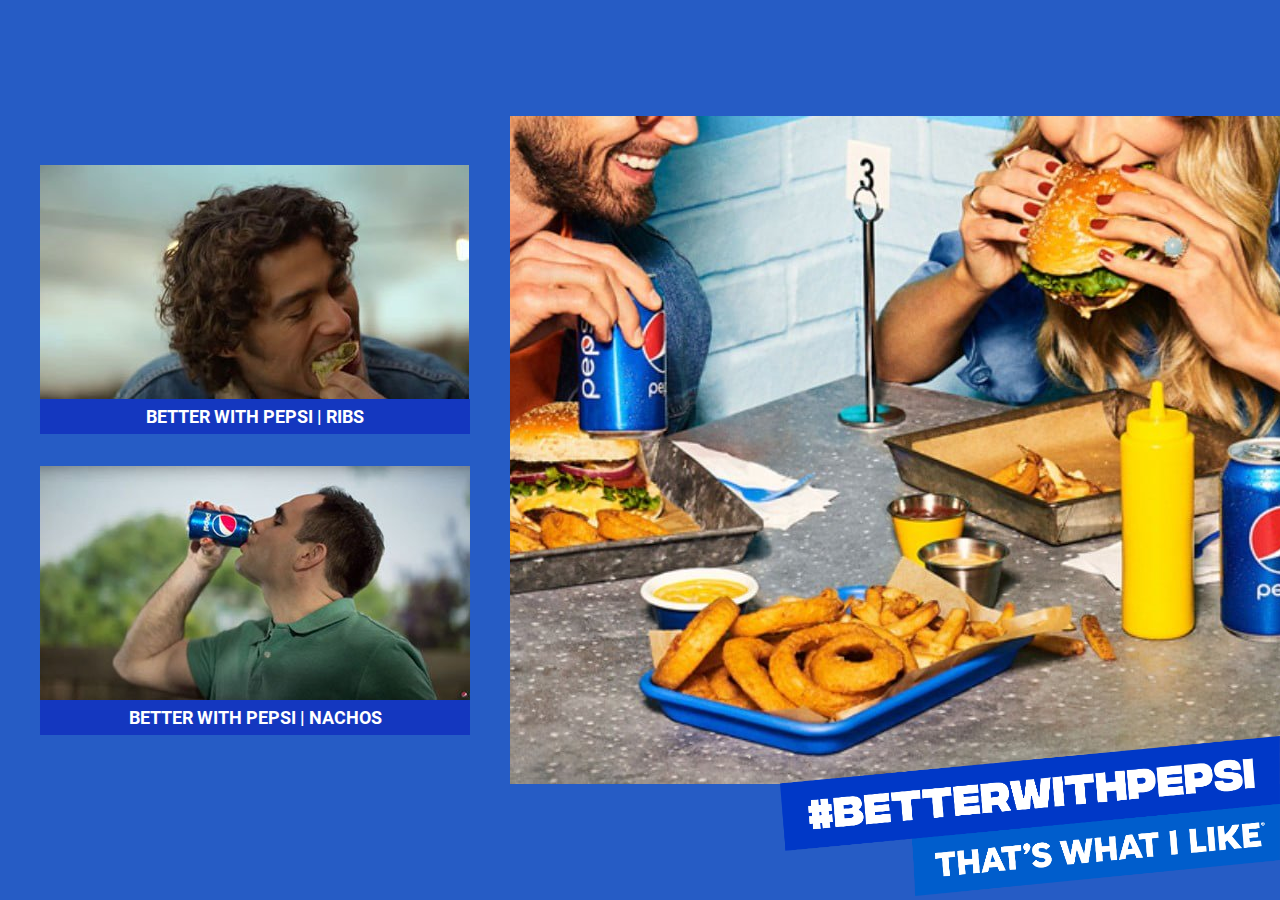
==== index.html @ 82d27023 "first commit" ====
<!DOCTYPE html>
<html lang="en">
<head>
    <meta charset="UTF-8">
    <meta name="viewport" content="width=device-width, initial-scale=1.0">
    <title>pepsi</title>
    <link rel="stylesheet" href="style.css">
</head>
<body>
    <div class="flex-container">
        <div class="two-columns" id="column1">
            <div class="col-1-items" id="upper-part">
                <figure>
                    <img  class="col-1-picture" src="./assets/images/Thumbnail.jpg" alt="">
                    <figcaption> BETTER WITH PEPSI | RIBS </figcaption>
                </figure>
            </div>
            <div class="col-1-items" id="lower-part">
                <figure>
                    <img class="col-1-picture" src="./assets/images/Thumbnail_2.jpg" alt="">
                <figcaption> BETTER WITH PEPSI | NACHOS </figcaption>
                </figure>
            </div>
        </div>
        <div class="two-columns" id="column2">
            <div class="tagline">
                <img class="tagline-image" src="./assets/images/tag-line@3x.png" alt="">
            </div>
        </div>
    </div>
</body>
</html>
---- style.css ----
@font-face {
    font-family: roboto;
    src: url(./assets/fonts/Roboto-Bold.ttf);
}
body{
    margin: 0;
    padding: 0;
    box-sizing: border-box;
}

.flex-container{
    display: flex;
    height: 100vh;
    background-color: #265cc5;
}

#column1{
    display: flex;
    flex-direction: column;
    flex-basis: 30%;
    align-self: center;
}

figcaption{
    background: #1437bf;
    font-family: roboto;
    font-size:large;
    text-align: center;
    padding: 7px;
    margin: 0;
    color: white;
}

#column2{
    flex-basis: 70%;
    height: 100%;
    width: 100%;
    background-image: url(./assets/images/PEP_BWP_D.jpg);
    background-position: center;
    background-repeat: no-repeat;
    position: relative;
}
.tagline{
    position: absolute;
    right: 0;
    bottom: 0;
}

.tagline-image{
    height: 160px;
    width: 500px;
}

.col-1-picture{
    vertical-align: middle;
}
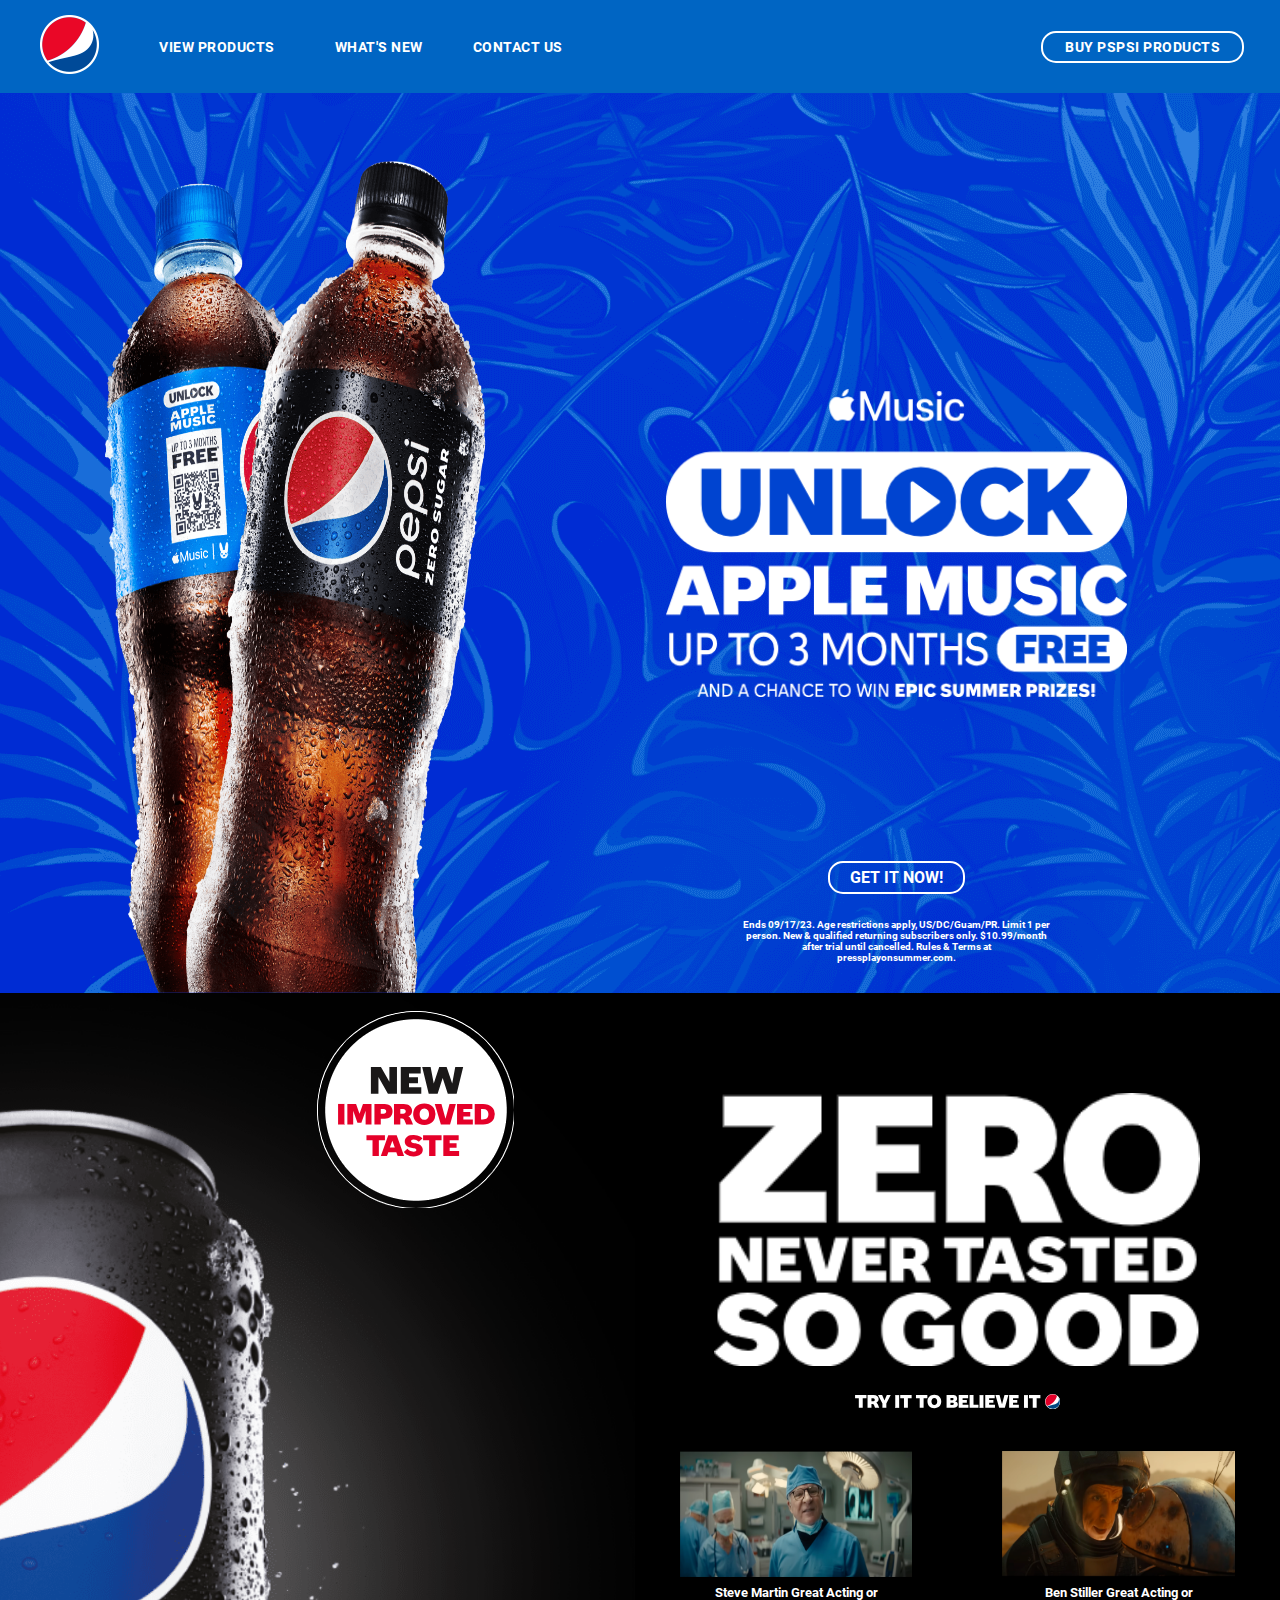
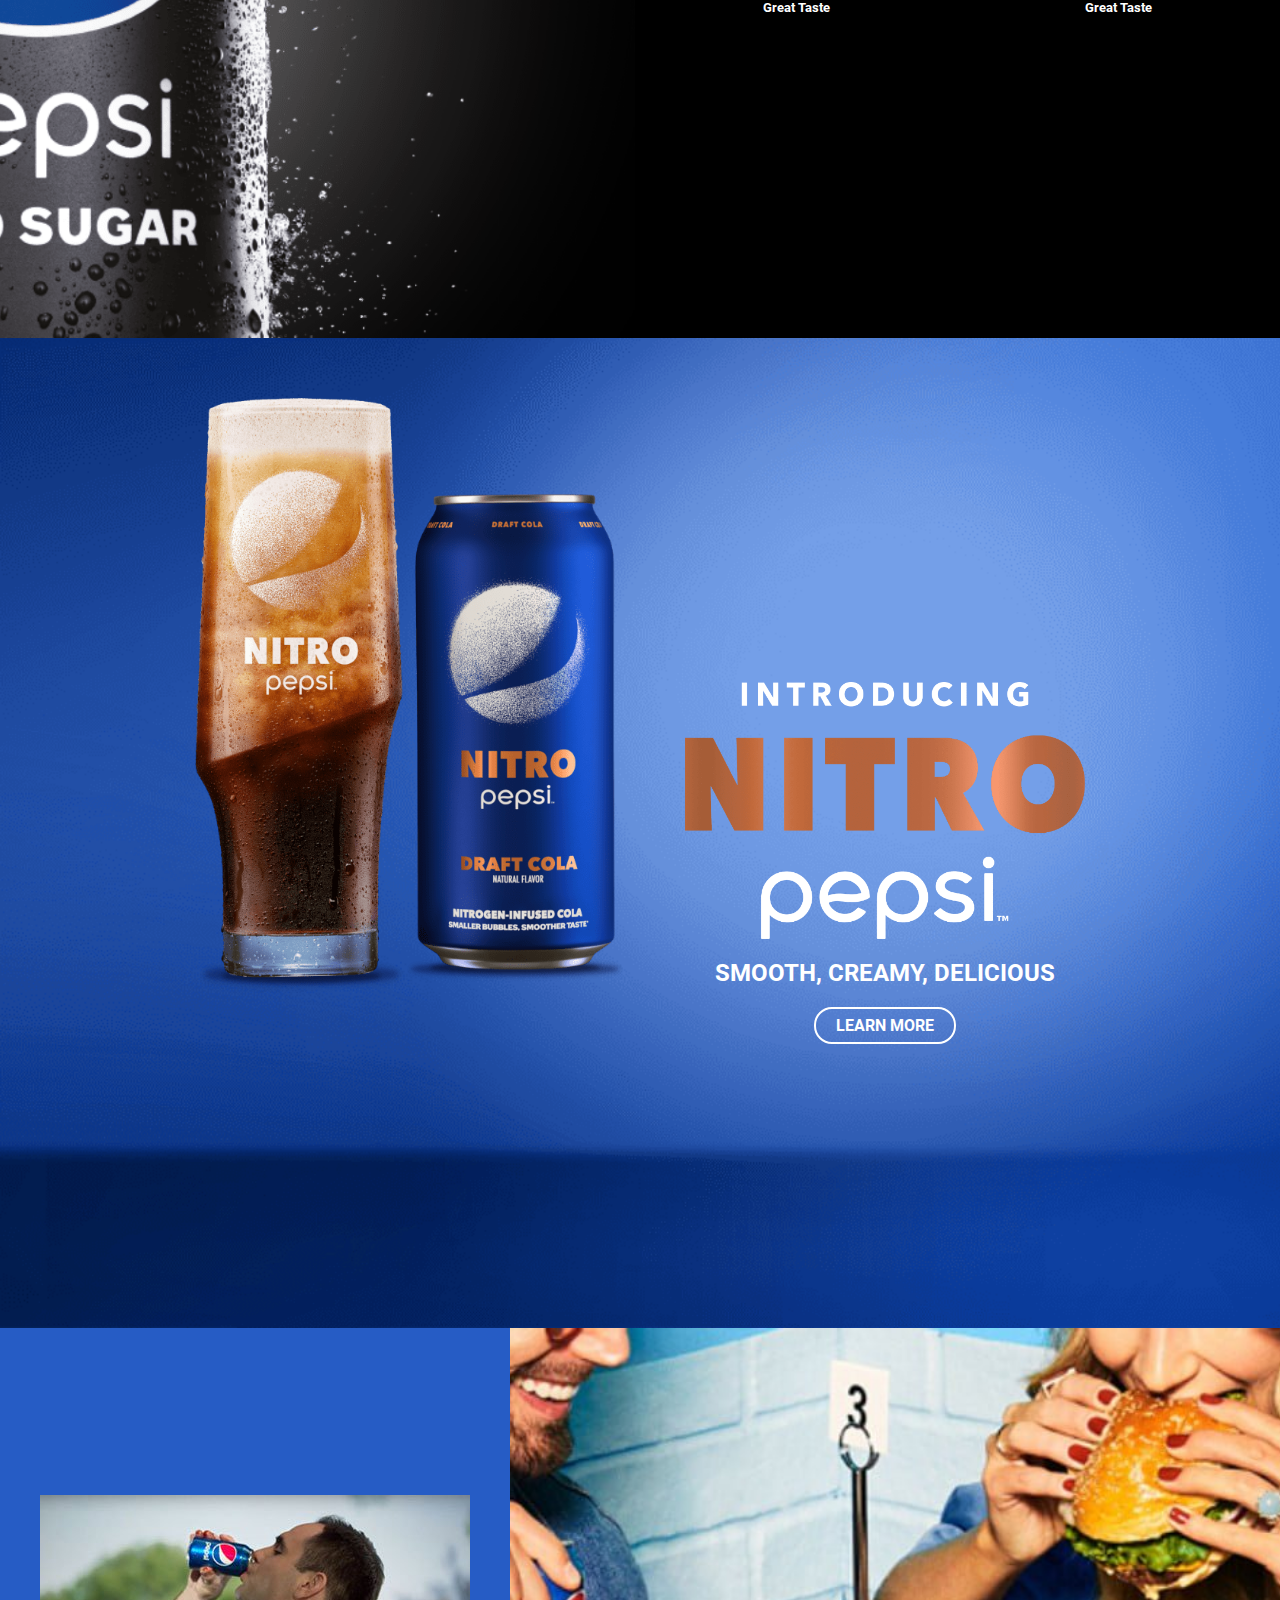
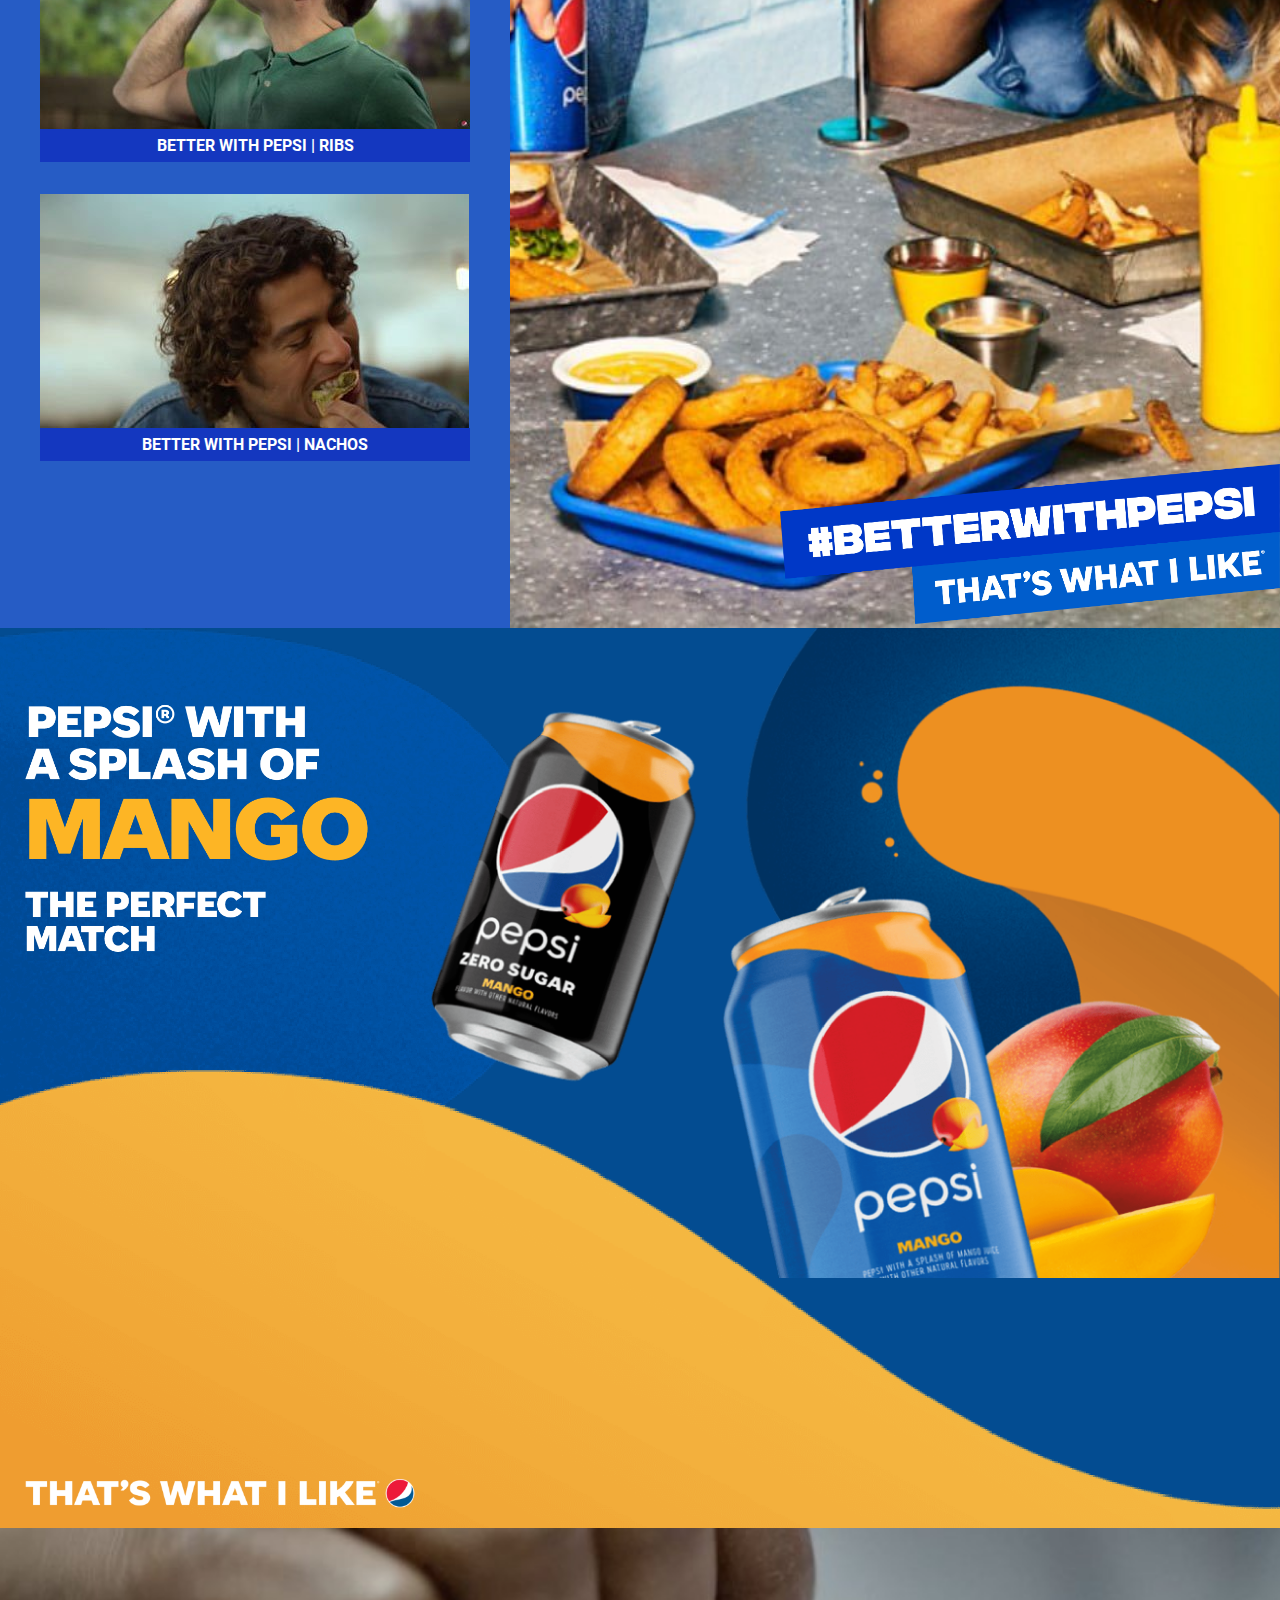
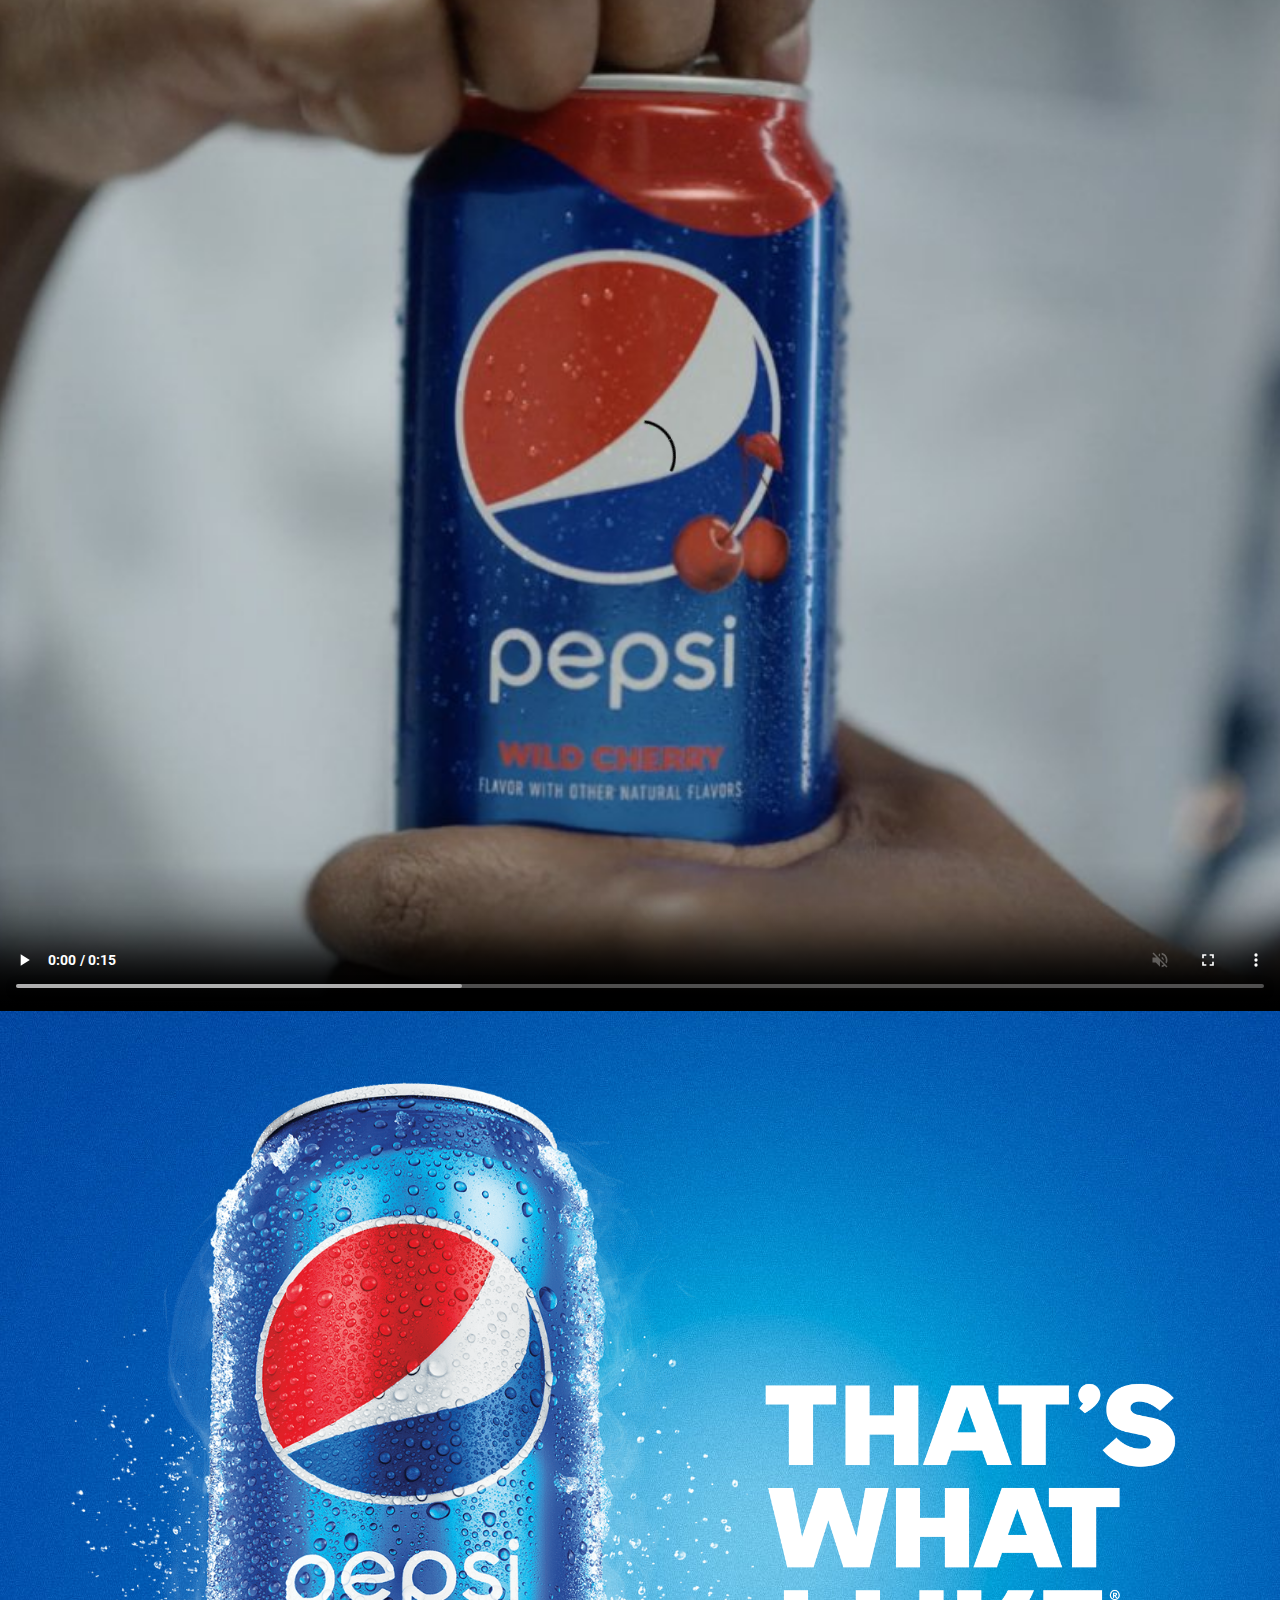
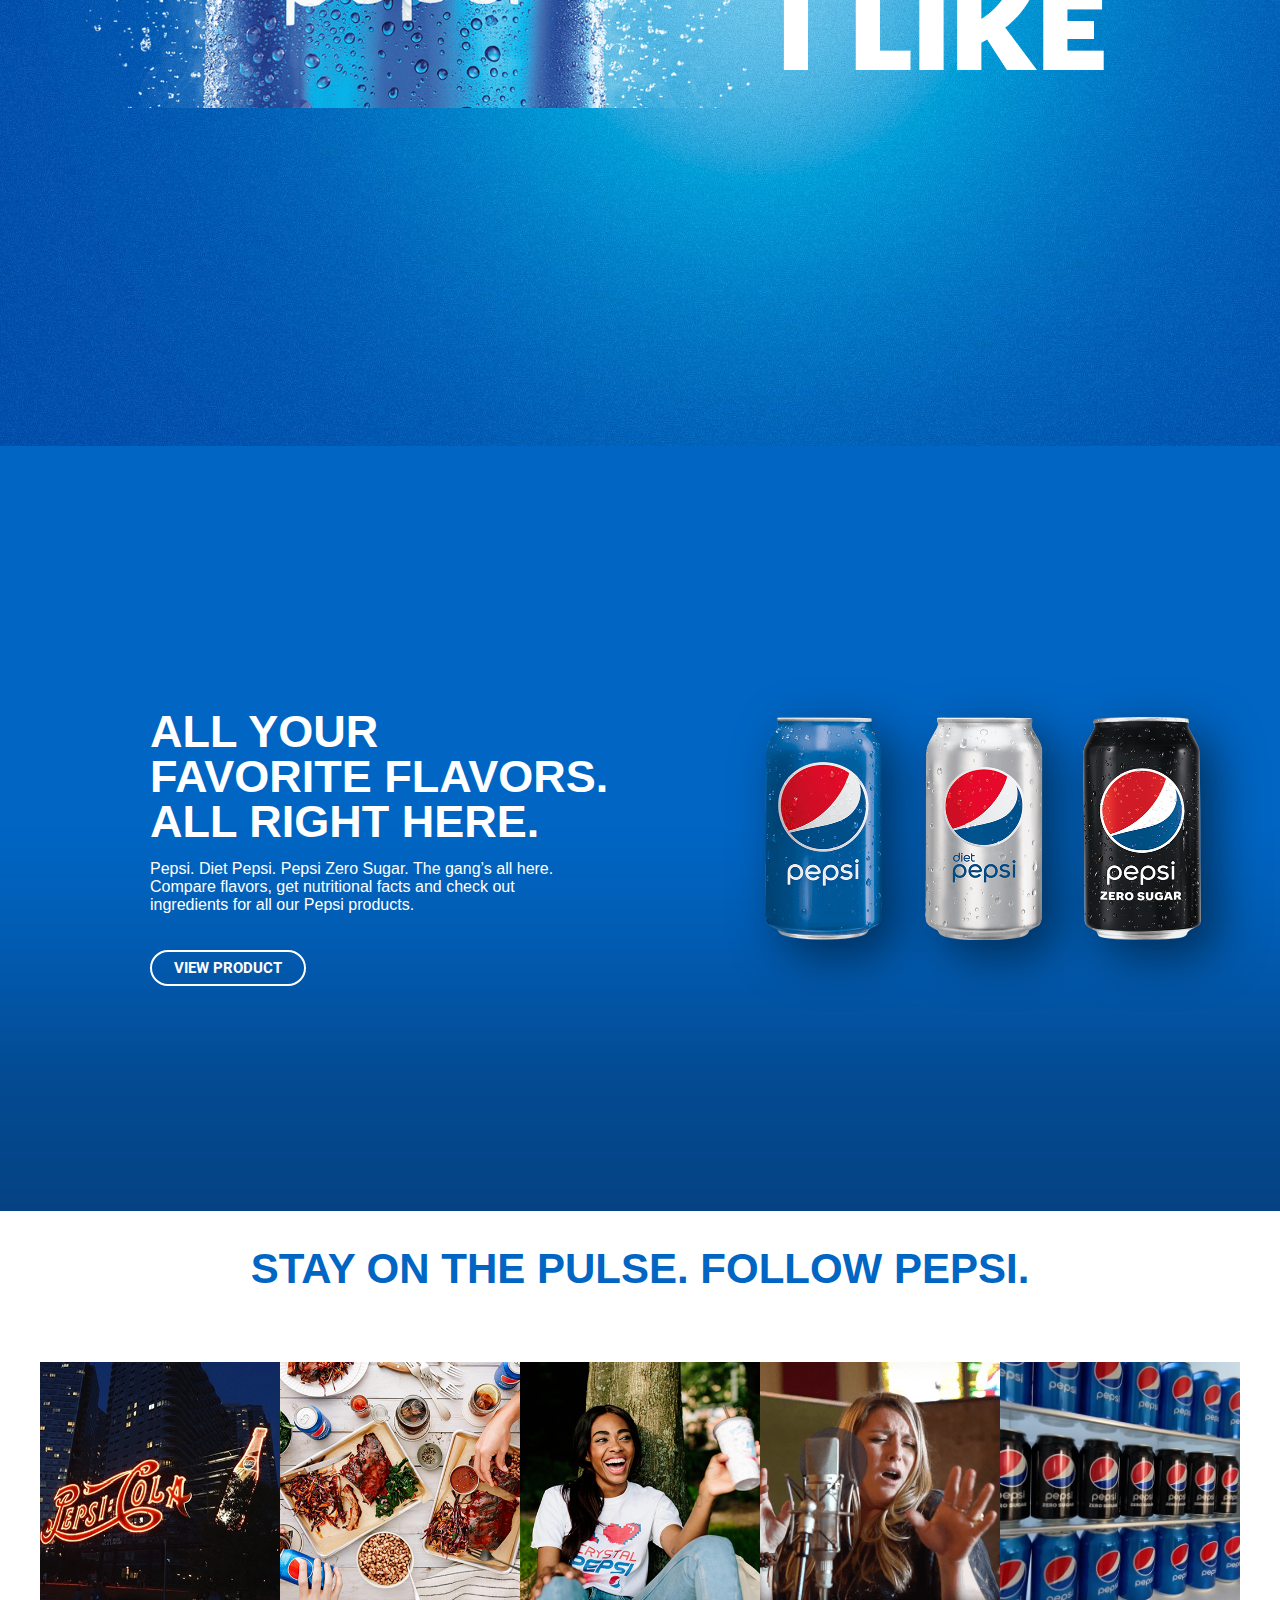
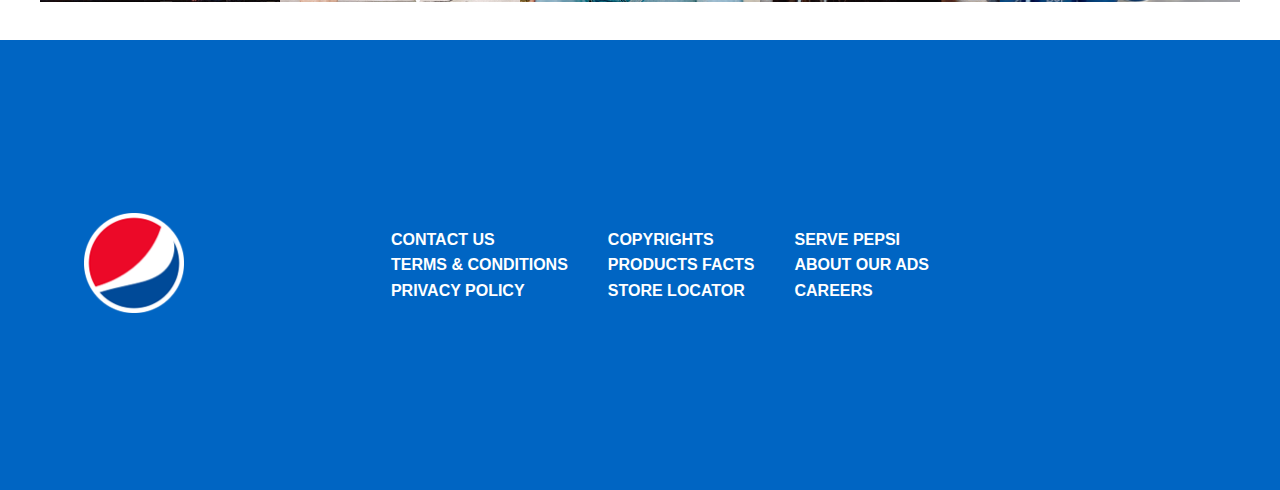
==== commit 485170d9: "complete clone" ====
--- a/index.html
+++ b/index.html
@@ -3,21 +3,91 @@
 <head>
     <meta charset="UTF-8">
     <meta name="viewport" content="width=device-width, initial-scale=1.0">
-    <title>pepsi</title>
+    <link rel="shortcut icon" href="./assets/images/pepsi-icon-logo.png"  type="image/x-icon">
+    <link rel="stylesheet" href="https://cdnjs.cloudflare.com/ajax/libs/font-awesome/6.4.2/css/all.min.css" integrity="sha512-z3gLpd7yknf1YoNbCzqRKc4qyor8gaKU1qmn+CShxbuBusANI9QpRohGBreCFkKxLhei6S9CQXFEbbKuqLg0DA==" crossorigin="anonymous" referrerpolicy="no-referrer" />
+    <title>Pepsi.com</title>
     <link rel="stylesheet" href="style.css">
 </head>
 <body>
+    <!-- ---------------------navgtion bar------------------------- -->
+    <nav>
+        <ul>
+            <li class="logo-image"><a href=""><img  src="./assets/images/nav-icon.png" alt=""></a></li>
+            <li><a href="">VIEW PRODUCTS</a><i style="color: white;" class="fa-solid fa-caret-down"></i></li>
+            <li><a href="">WHAT'S NEW</a></li>
+            <li><a href="">CONTACT US</a></li>
+            <li id="buy"><a href="">BUY PSPSI PRODUCTS</a></li>
+        </ul>
+    </nav>
+    
+ <!-- -------------------------------section 01----------------------    -->
+    <header>
+
+        <div class="section1-parent">
+
+        <div class="secition1-left"></div>
+
+        <div class="section1-right">
+            <a class="get-link">GET IT NOW!</a>
+            <p style="font-size: x-small;padding: 0 30% 20px;">Ends 09/17/23. Age restrictions apply, US/DC/Guam/PR. Limit 1 per person. New &amp; qualified returning subscribers only. $10.99/month after trial until cancelled. Rules &amp; Terms at <a style="color: white; text-decoration: none;" href="https://pressplayonsummer.com/" target="_blank">pressplayonsummer.com.</a></p>
+        </div>
+        
+        </div>
+
+    </header>
+<!-- ---------------------------------------------------------------------------- -->
+<!-- -------------------------------section 02----------------------    -->
+<main>
+    <div class="section2-container">
+        <div class="section2-left">
+            <img style="position: absolute;right: 40;" src="./assets/images/svgexport-1 (1).png" alt="">
+        </div>
+        <div class="section2-right">
+            <h2><img style="width: 486px;margin-top:80px;" src="./assets/images/svgexport-1.png" alt=""></h2>
+            <h3 style="text-align: center;font-weight: 400"><img src="./assets/images/svgexport-1 (3).png" alt=""></h3>
+            <div class="video-images">
+                <figure>
+                <img  style="width: 232.6px;height: 126.3px;margin: 5px;" src="./assets/images/gagt_steve.png" alt="">
+                <figcaption>Steve Martin Great Acting or <br> Great Taste</figcaption>
+            </figure>
+            <figure>
+                <img style="width: 232.6px;height: 126.3px;margin: 5px;" src="./assets/images/gagt_ben.png" alt="">
+                <figcaption>Ben Stiller Great Acting or <br> Great Taste</figcaption>
+            </figure>
+            </div>
+        </div>
+    </div>
+    <!-- ---------------------------------------------------------------------------- -->
+
+
+    <!-- -------------------------------section 03----------------------    -->
+
+<div class="section3-container">
+    <div class="section3-child">
+        <div class="section3-image"><img style=" width: 430px;height:600px ;margin-right: 40px;" src="./assets/images/Nitro_Pepsi_CAN_Glass@2x.png" alt=""></div>
+        <div class="section3-image" id="section3-right-image"><img style="width: 400px;" src="./assets/images/Nitro_Logo@3x.png" alt="">
+            <h2 style="padding: 0 20px;">SMOOTH, CREAMY, DELICIOUS</h2>
+            <a class="learn-more" href="">LEARN MORE</a>
+        </div>
+    </div>
+</div>
+
+
+
+<!-- ------------------------------------------------------------------------------------------------------------------------------------- -->
+    
+<!-- -------------------------------section 04----------------------    -->
     <div class="flex-container">
         <div class="two-columns" id="column1">
             <div class="col-1-items" id="upper-part">
                 <figure>
-                    <img  class="col-1-picture" src="./assets/images/Thumbnail.jpg" alt="">
+                    <img  class="col-1-picture" src="./assets/images/Thumbnail_2.jpg" alt="">
                     <figcaption> BETTER WITH PEPSI | RIBS </figcaption>
                 </figure>
             </div>
             <div class="col-1-items" id="lower-part">
                 <figure>
-                    <img class="col-1-picture" src="./assets/images/Thumbnail_2.jpg" alt="">
+                    <img class="col-1-picture" src=" ./assets/images/Thumbnail.jpg" alt="">
                 <figcaption> BETTER WITH PEPSI | NACHOS </figcaption>
                 </figure>
             </div>
@@ -28,5 +98,127 @@
             </div>
         </div>
     </div>
+
+    
+<!-- ---------------------------------------------------------------------------- -->
+
+<!-- -------------------------------section 05----------------------    -->
+
+<div class="section5-container">
+    <div class="section5-child-container" id="section5-child1">
+        <img style="width: 82%;position: relative;top: 70px;left: 25px;" src="./assets/images/headline@3x.png" alt="">
+        <img style="width: 400px;position: relative;bottom: 20px;left: 25px;" src="./assets/images/twill@2x.png" alt="">
+    </div>
+    <div class="section5-child-container" id="section5-child2">
+        <img height="650px"  src="./assets/images/bg-1-desktop@2x.png" alt="">
+    </div>
+</div>
+
+
+    <!-- ---------------------------------------------------------------------------------- -->
+    
+<!-- -------------------------------section 06----------------------    -->
+<div class="sectioin6-container">
+    <video controls  autoplay muted poster="./assets/images/Cherry-Copier.png" loop playsinline controlslist="nodownload noremoteplayback" style="width: 100%;height: 100%;object-fit: cover;" src="./assets/videos/PepsiWildCherry.Copier.15.mp4"></video>
+</div>
+
+
+<!-- /* -------------------------------------------------------------------- */ -->
+
+<!-- -------------------------------section 07----------------------    -->
+
+<div class="section6-container">
+    <div class="section7-image" id="section7-image1">
+        <img width="110%" src="./assets/images/twil-can.png" alt="">
+    </div>
+    <div class="section7-image" id="section7-image2">
+        <img width="80%" src="./assets/images/twil-header-dt.png" alt="">
+    </div>
+</div>
+
+    <!-- ---------------------------------------------------------------------------------- -->
+
+<!-- -------------------------------section 08----------------------    -->
+    <div class="section8-container">
+        <div class="section8-images" id="section8-left">
+            <h2 style="font-family: Cervo Neue Black, Helvetica Neue, Helvetica, Arial, sans-serif;
+            font-weight: 900;font-size:45px;line-height: 1em;margin-bottom: 0;">ALL YOUR <br>FAVORITE FLAVORS. <br>ALL RIGHT HERE.</h2>
+            <p style="font-family: Cervo Neue Black, Helvetica Neue, Helvetica, Arial, sans-serif; ;font-weight: 250;">
+                Pepsi. Diet Pepsi. Pepsi Zero Sugar. The gang’s all here. <br> Compare
+                flavors, get nutritional facts and check out <br> ingredients for all
+                our Pepsi products.
+             </p>
+             <div class="view-products">
+                <a style="  text-decoration: none;
+                color: white;
+                border: 2px solid white;
+                border-radius: 18px;
+                padding: 7px 22px;
+                cursor: pointer;font-family: roboto;font-size: 15px;display: inline-block;margin-top: 20px;" href="">VIEW PRODUCT</a>
+             </div>
+        </div>
+        <div class="section8-images" id="section8-right">
+            <img width="85%"   src="./assets/images/promotion1-hero_v3.png" alt="">
+        </div>
+    </div>
+
+    <!-- ---------------------------------------------------------------------------------- -->
+
+<!-- -------------------------------section 09----------------------    -->
+
+
+    <div class="section9-container">
+        <div class="section9-text">
+            <h2 style="font-weight:900;margin:0;font-size: 42px;font-family:  Cervo Neue Black, Helvetica Neue, Helvetica, Arial, sans-serif;">STAY ON THE PULSE. FOLLOW PEPSI.</h2>
+        </div>
+        <div class="section9-images">
+            <div style="position: relative;"><a href=""><img  class="section9-image" src="./assets/images/social-twitter.png" alt=""></a>
+                <i class="fa-brands fa-twitter fa-2xl" style=" color: #ffffff;position:absolute;left: 8px;bottom:30px;"></i></div>
+            <div style="position: relative;"><a href=""><img class="section9-image" src="./assets/images/social-facebook.png" alt=""></a>
+                <i class="fa-brands fa-square-facebook fa-2xl" style=" color: #ffffff;position:absolute;left: 8px;bottom:30px;"></i></div> 
+            <div style="position: relative;"><a href=""><img class="section9-image" src="./assets/images/social-instagram.png" alt=""></a>
+                <i class="fa-brands fa-instagram fa-2xl" style=" color: #ffffff;position:absolute;left: 8px;bottom:30px;"></i></div> 
+            <div style="position: relative;"><a href=""><img class="section9-image" src="./assets/images/social-youtube.png" alt=""></a>
+                <i class="fa-brands fa-youtube fa-2xl" style=" color: #ffffff;position:absolute;left: 8px;bottom:30px;"></i></div>
+            <div style="position: relative;"><a href=""><img class="section9-image" src="./assets/images/social-tiktok.png" alt=""></a>
+                <i class="fa-brands fa-tiktok fa-2xl" style=" color: #ffffff;position:absolute;left: 8px;bottom:30px;"></i></div>
+        </div>
+    </div>
+    
+</main>
+    <!-- ---------------------------------------------------------------------------------- -->
+<!-- ---------------------------------------------footer--------------------------------------------- -->
+ <footer>
+    <div class="footer">
+        <div class="footer-logo">
+            <a href=""><img style="width: 100px;" src="./assets/images/logo-large.png" alt=""></a>
+        </div>
+        <div class="footer-links">
+            <ul>
+           <li><a href=""><h4>CONTACT US</h4></a></li>
+           <li><a href=""> <h4>TERMS & CONDITIONS</h4></a></li>
+           <li><a href=""> <h4>PRIVACY POLICY</h4></a></li>
+            </ul>
+        <ul>
+           <li><a href=""><h4>COPYRIGHTS</h4></a></li>
+           <li><a href=""> <h4>PRODUCTS FACTS</h4></a></li>
+           <li><a href=""> <h4>STORE LOCATOR</h4></a></li>
+        </ul>
+        <ul>
+           <li><a href=""><h4>SERVE PEPSI</h4></a></li>
+           <li><a href=""> <h4>ABOUT OUR ADS</h4></a></li>
+           <li><a href=""> <h4>CAREERS</h4></a></li>
+        </ul>
+        </div>
+        <div class="footer-social-links">
+            <a href=""><i class="fa-brands fa-twitter fa-2xl" style=" color: #ffffff;margin: 10px;"></i></a>
+            <a href=""><i class="fa-brands fa-instagram fa-2xl" style=" color: #ffffff;margin: 10px;"></i></a>
+            <a href=""><i class="fa-brands fa-youtube fa-2xl" style=" color: #ffffff;margin: 10px;"></i></a>
+            <a href=""><i class="fa-brands fa-square-facebook fa-2xl" style=" color: #ffffff;margin: 10px;"></i></a>
+            <a href=""><i class="fa-brands fa-tiktok fa-2xl" style=" color: #ffffff;margin: 10px;"></i></a>
+        </div>
+    </div>
+ </footer>  
+
 </body>
 </html>--- a/style.css
+++ b/style.css
@@ -2,11 +2,201 @@
     font-family: roboto;
     src: url(./assets/fonts/Roboto-Bold.ttf);
 }
+/* @font-face {
+    font-family: sans;
+    src: url(./assets/fonts/Open_Sans/static/OpenSans-SemiBold.ttf);
+}
+@font-face {
+    font-family: roboto-light;
+    src: url(./assets/fonts/Roboto_Mono/static/RobotoMono-Light.ttf);
+} */
 body{
     margin: 0;
     padding: 0;
     box-sizing: border-box;
-}
+    /* background: #0065c3 */
+}
+ /* ---------------------  navigation bar ------------------- */
+
+ nav{
+    position: sticky;
+    top: 0;
+    width: 100%;
+    z-index: 2;
+ }                                         
+nav ul{
+    display: flex;
+    list-style-type: none;
+    align-items: center;
+    background-color: #0065c3;
+    margin: 0;
+    /* padding: 15px; */
+    justify-content: flex-start;
+}
+nav ul a{
+    text-decoration: none;
+    color: white;
+    font-family: roboto;
+    font-size: 13.5px;
+    /* padding: 20px; */
+    margin: 0;
+    letter-spacing: .5px;
+}
+nav  li:not(#buy,.logo-image){
+    padding:  15px 20px;
+    margin: 0 5px;
+}
+#buy{
+    border:2px solid white;
+    border-radius: 15px;
+    padding: 5px 22px;
+    display: inline-block;
+    margin-left: auto;
+    margin-right: 36px;
+}
+.logo-image{
+    padding:15px 35px 15px 0;
+}
+nav i{
+    margin-left: 10px;
+}
+/* #buy:hover{
+    background-color: white;
+    color:#0065c3 ;
+} */
+
+/* -------------------------------------------------------------------- */
+                                /* -------------------------------section 01--------------------------------- */
+.section1-parent {
+    background-image: url(./assets/images/background.png);
+    background-size: cover;
+    height: 100vh;
+    width: 100%;
+    display: flex;
+    /* overflow: hidden; */
+    font-family: roboto;
+    display: flex;
+    justify-content: center; 
+}
+.secition1-left{
+    flex-basis: 40%;;
+    background-image: url(./assets/images/pzs-can-old@2x.png);
+    background-repeat: no-repeat;
+    /* background-position: left bottom; */
+    background-position-x: 40%; 
+    background-size: cover;
+    /* background-position-y: 50%; */
+    margin-top: 50px;
+    background-size: 150% 100%;
+}
+.section1-right{
+    flex-basis: 60%;
+    background-image: url(./assets/images/svgexport-1\ \(2\).png);
+    background-repeat: no-repeat;
+    background-position: center;
+    display: flex;
+    align-items: center;
+    justify-content: flex-end;
+    color: white;
+    text-align: center;
+    flex-direction: column;
+    background-size: 60% auto;
+}
+.get-link{
+    /* align-self: flex-end; */
+    text-decoration: none;
+    color: white;
+    border: 2px solid white;
+    border-radius: 15px;
+    padding: 5px 20px;
+    cursor: pointer;
+    margin-bottom: 15px;
+}          
+/* -------------------------------------------------------------------- */
+
+
+/* <!-- -------------------------------section 02----------------------    --> */
+
+.section2-container{
+    background-color: #000;
+    height: 105vh;
+    width: 100%;
+    display: flex;
+    font-family: roboto;
+    text-align: center;
+}
+.section2-left{
+    flex-basis: 60%;
+    background-image:  url(./assets/images/pzs-can-nobug-desktop.png) ;
+    background-repeat: no-repeat;
+    background-position: right -76px bottom;
+    background-size: auto 115%;
+    position: relative;
+    padding-top: 18px;
+}
+
+.section2-right{
+    flex-basis: 40%;
+    background-repeat: no-repeat;
+    background-position: center;
+}
+.video-images{
+    display: flex;
+    color: white;
+    font-weight: lighter;
+    font-size: smaller;
+}
+
+
+/* -------------------------------------------------------------------- */
+
+/* <!-- -------------------------------section 03----------------------    --> */
+
+.section3-container{
+    height: 110vh;
+    background-image: url(./assets/images/Desktop_Background.png);
+    display: flex;
+    justify-content: center;
+    color: white;
+    font-family: roboto;
+    background-repeat: no-repeat;
+    background-size: cover;
+}
+.section3-child{
+    display: flex;
+}
+.section3-image{
+    flex-basis: 50%;
+    margin-top: 60px;
+    text-align: center;
+}
+#section3-right-image{
+    display: flex;
+    flex-direction: column;
+    /* align-items: flex-end; */
+    margin-left: 20px;
+    /* margin-top: 70px; */
+    justify-content: center;
+    align-items: center;
+}
+.learn-more{
+    text-decoration: none;
+    color: white;
+    border: 2px solid white;
+    border-radius: 18px;
+    padding: 7px 20px;
+    cursor: pointer;
+    
+}
+/* .section3-left{
+    width: 50%;
+}
+.section3-righ{
+    width: 50%;
+} */
+
+/* -------------------------------------------------------------------- */
+/* <!-- -------------------------------section 04----------------------    --> */
 
 .flex-container{
     display: flex;
@@ -14,17 +204,18 @@
     background-color: #265cc5;
 }
 
+
 #column1{
     display: flex;
     flex-direction: column;
-    flex-basis: 30%;
+    flex-basis: 20%;
     align-self: center;
 }
 
-figcaption{
+.col-1-items figcaption{
     background: #1437bf;
     font-family: roboto;
-    font-size:large;
+    /* font-size:large; */
     text-align: center;
     padding: 7px;
     margin: 0;
@@ -32,13 +223,14 @@
 }
 
 #column2{
-    flex-basis: 70%;
-    height: 100%;
-    width: 100%;
+    flex-basis: 80%;
+    /* height: 100%;
+    width: 100%; */
     background-image: url(./assets/images/PEP_BWP_D.jpg);
     background-position: center;
     background-repeat: no-repeat;
     position: relative;
+    background-size: cover;
 }
 .tagline{
     position: absolute;
@@ -54,3 +246,165 @@
 .col-1-picture{
     vertical-align: middle;
 }
+
+/* -------------------------------------------------------------------- */
+
+/* <!-- -------------------------------section 05----------------------    --> */
+.section5-container{
+    overflow: hidden;
+    display: flex;
+    height: 100vh;
+    background-image: url(./assets/images/bg-2-desktop@2x.png);
+    background-position: left bottom;
+    background-size: cover;
+    justify-content: space-between;
+    background-color: #034c91;
+}
+#section5-child1{
+    display: flex;
+    flex-direction: column;
+    flex-basis: 35%;
+    justify-content: space-between;
+}
+#section5-child2{
+    /* flex-basis: 65%; */
+    object-fit: cover;
+    z-index: 1;
+    /* display: inline-block;
+    margin-left: auto; */
+}
+
+/* -------------------------------------------------------------------- */
+/* <!-- -------------------------------section 06----------------------    --> */
+
+.sectioin6-container{
+    height: 120vh;
+    width: 100%;
+    border-bottom: 3px solid black;
+}
+
+/* -------------------------------------------------------------------- */
+/* <!-- -------------------------------section 07----------------------    --> */
+
+.section6-container{
+    display: flex;
+    height: 115vh;
+    width: 100%;
+    background-image: url(./assets/images/twil-bg.jpg);
+    overflow: hidden;
+    justify-content: space-around;
+}
+/* .section7-image{
+    /* flex-basis: 50%;} */
+
+#section7-image2{
+    align-self: center;
+    flex-shrink: 30%;
+}
+#section7-image1{
+    padding: 70px;
+    flex-shrink: 70%;
+}
+
+/* -------------------------------------------------------------------- */
+
+/* <!-- -------------------------------section 08----------------------    --> */
+
+.section8-container{
+height: 85vh;
+width: 100%;
+display: flex;
+background-image: url(./assets/images/04_Generation_BG_D_2.png);
+align-items: center;
+background-repeat: no-repeat;
+background-size: cover;
+/* justify-content: space-around; */
+/* justify-content: space-around; */
+color: white;
+/* font-family: roboto; */
+/* font-weight: 900; */
+justify-content: center;
+}
+/* 
+.section8-images{
+    flex-basis: 50%;
+} */
+#section8-left{
+    display: flex;
+    flex-direction: column;
+    flex-basis: 50%;
+    /* justify-content: flex-start; */
+    padding: 0 100px 0 150px;
+    
+}
+#section8-right{
+    /* background-image: url(./assets/images/04_Generation_BG_M_2_EY.png);
+    background-repeat: no-repeat;
+    background-size: cover; */
+    flex-basis: 50%;
+    display: flex;
+    justify-content: flex-start;
+    /* background-image: url(assets/images/promotion1-hero_v3.png); */
+    filter: drop-shadow(1rem 1rem 1.5rem rgba(0, 0, 0, .5));
+}
+/* -------------------------------------------------------------------- */
+
+/* <!-- -------------------------------section 09----------------------    --> */
+.section9-container{
+    height: 47.7vh;
+    display: flex;
+    flex-direction: column;
+    /* -ms-flex-pack: distribute; */
+    justify-content: space-around;
+    color: #0065c3;
+    /* align-items: center; */
+}
+.section9-text{
+    /* margin: auto; */
+    text-align: center;
+    /* font-family: roboto; */
+}
+/* .section9-image-child{
+    flex-basis: 10%;
+} */
+.section9-images{
+    display:flex;
+    justify-content:center;
+}
+.section9-image{
+    width: 240px;
+    height: 240px;
+    object-fit: cover;
+}
+/* .section9-images div i{
+    color: #ffffff;position:absolute;left: 8px;bottom:30px;
+} */
+
+/* -------------------------------------------------------------------- */
+
+/* --------------------------------footer.section--------------------------- */
+
+.footer{
+    display: flex;
+    height: 50vh;
+    justify-content: space-around;
+    color: white;
+    font-family:  Cervo Neue Black, Helvetica Neue, Helvetica, Arial, sans-serif;
+    background-color: #0065c3;
+    align-items: center;
+}
+.footer-links{
+    margin: 0;
+    padding: 0;
+    list-style: none;
+    display: flex;
+    line-height: .25;
+}
+
+footer ul{
+    list-style-type: none;
+}
+footer a{
+    text-decoration: none;
+    color: white;
+}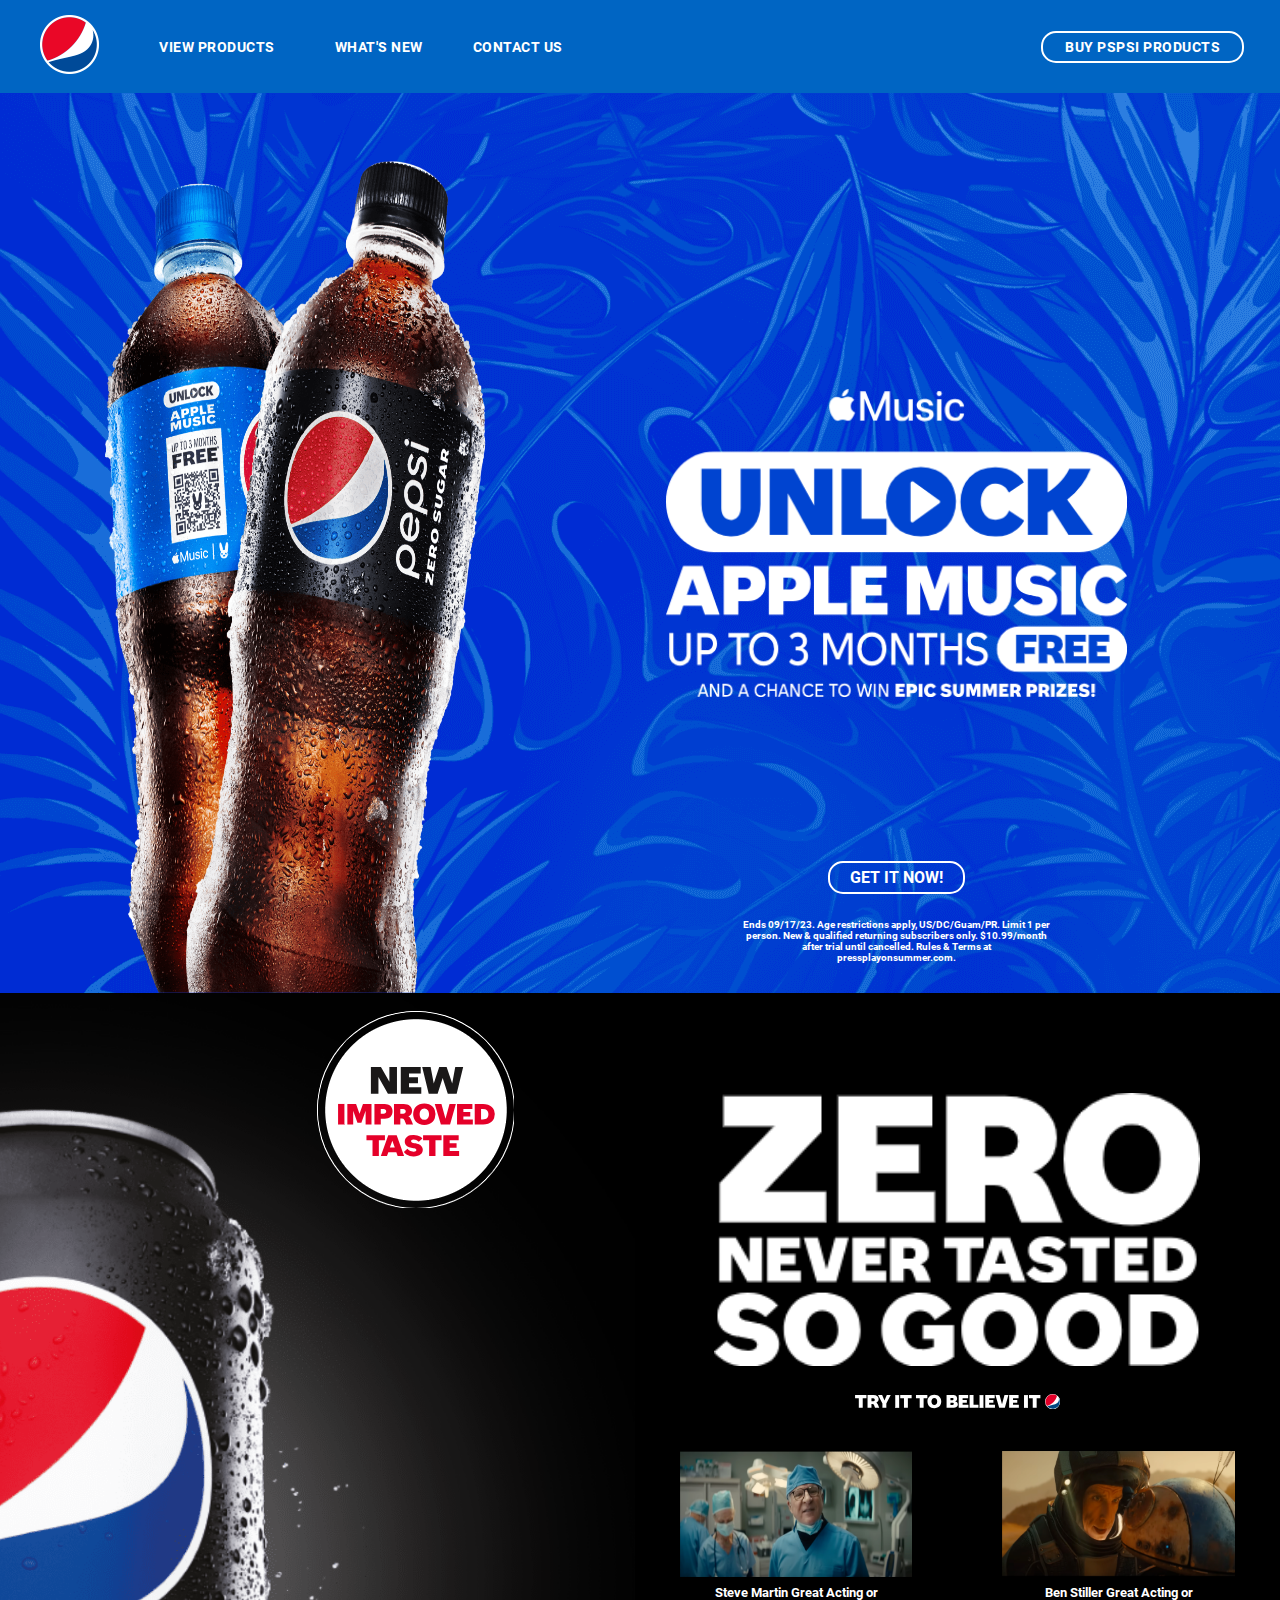
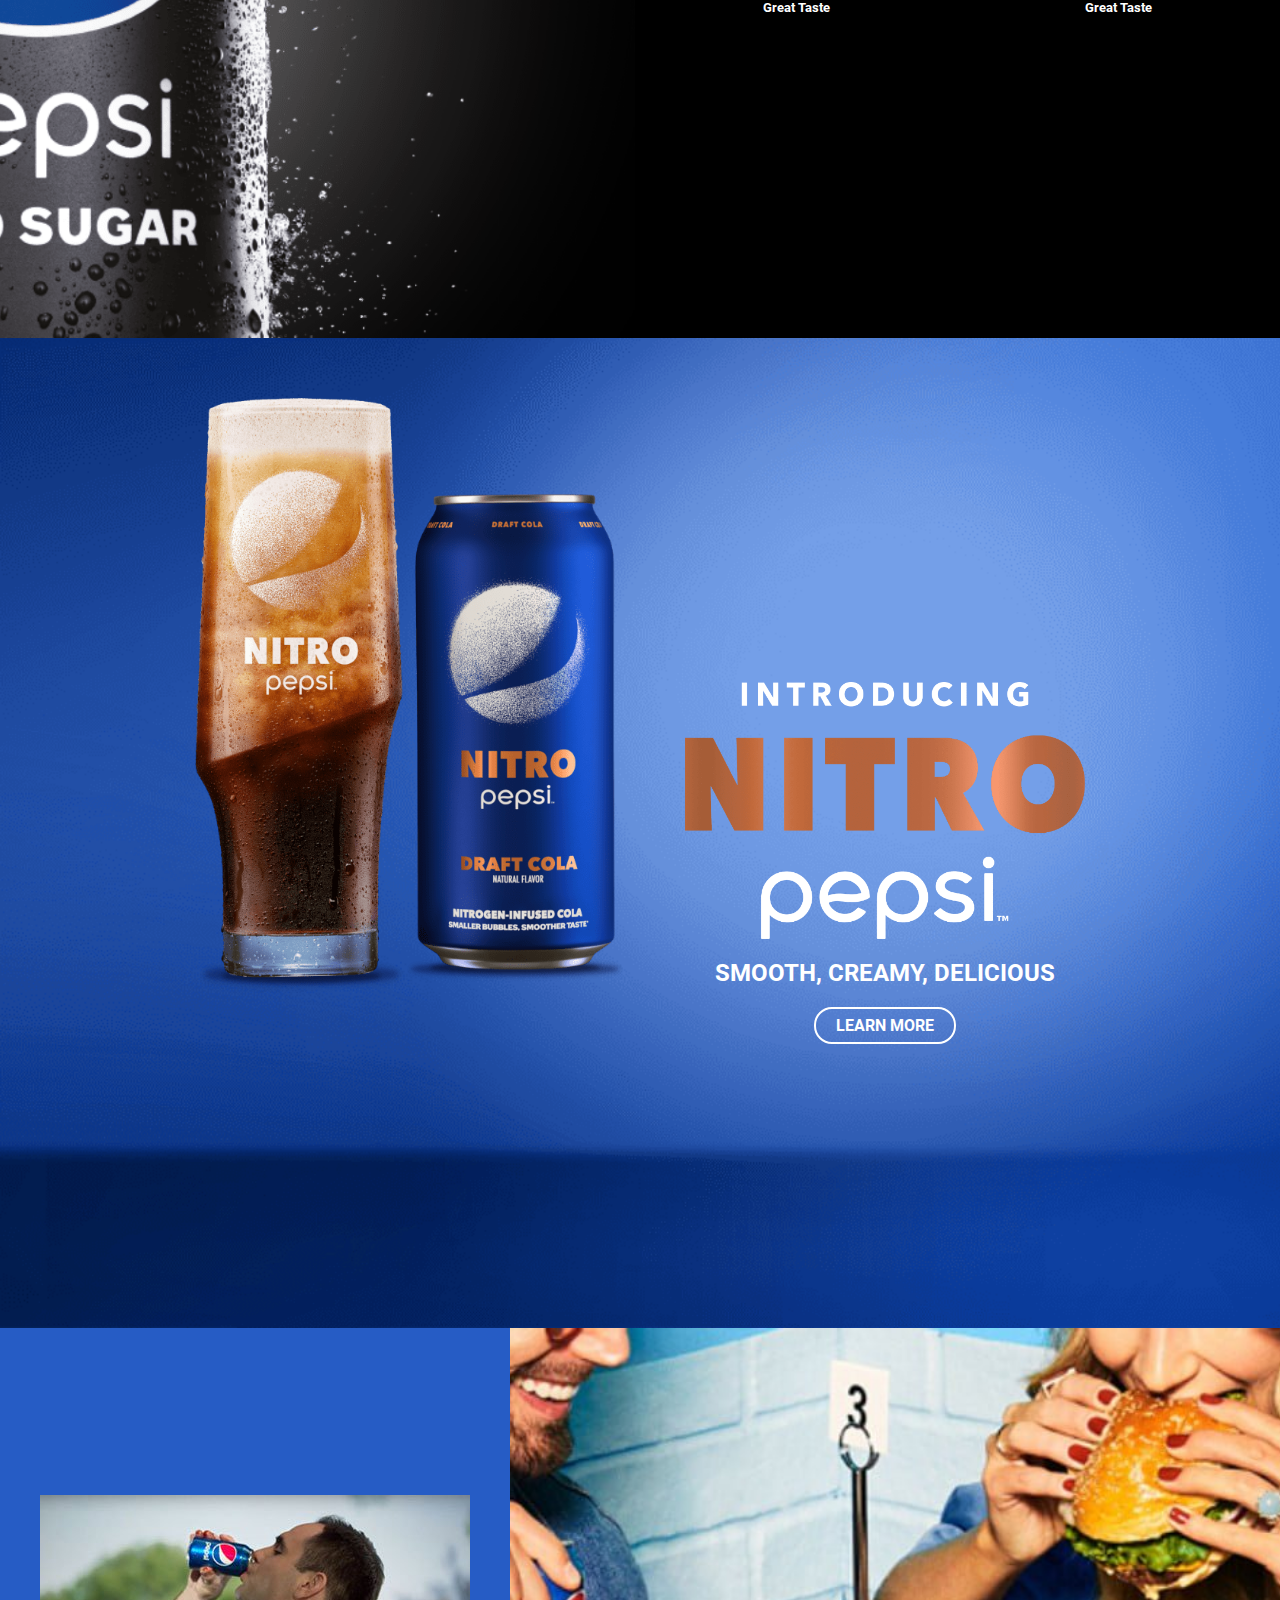
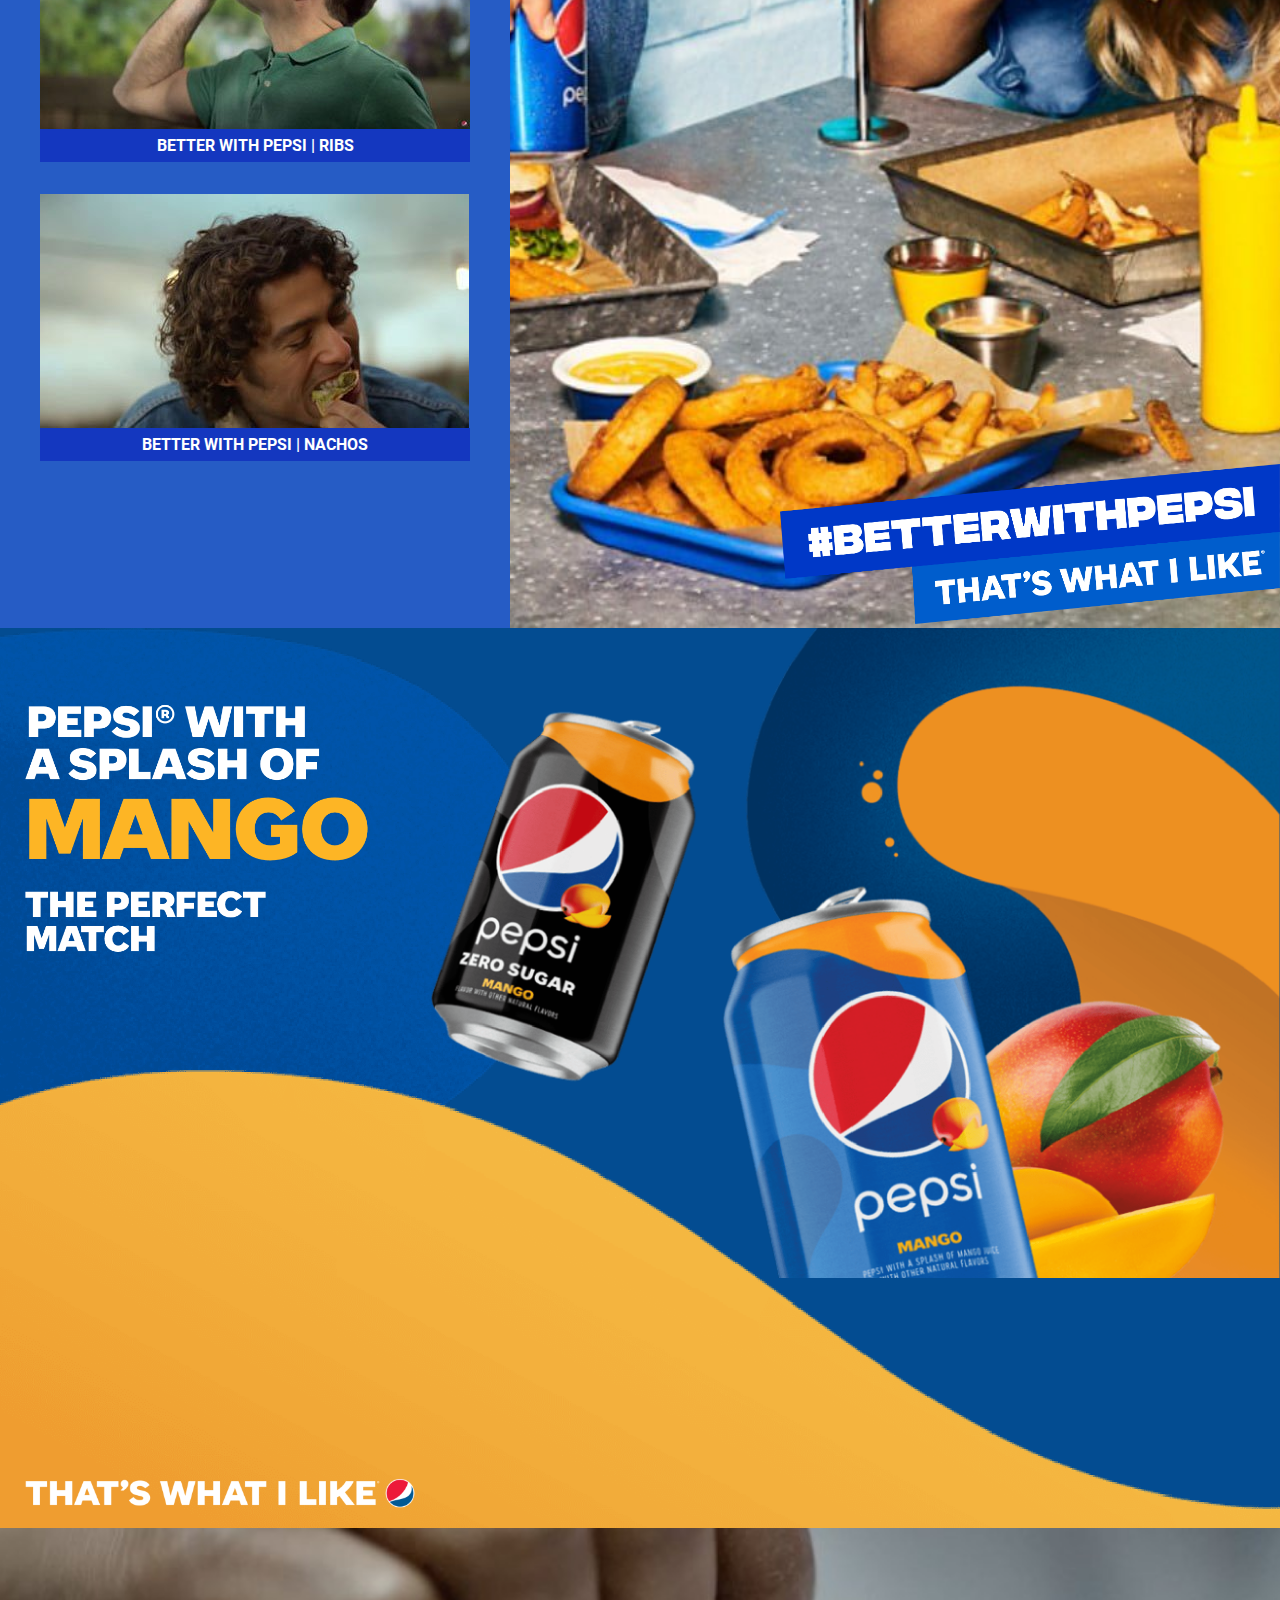
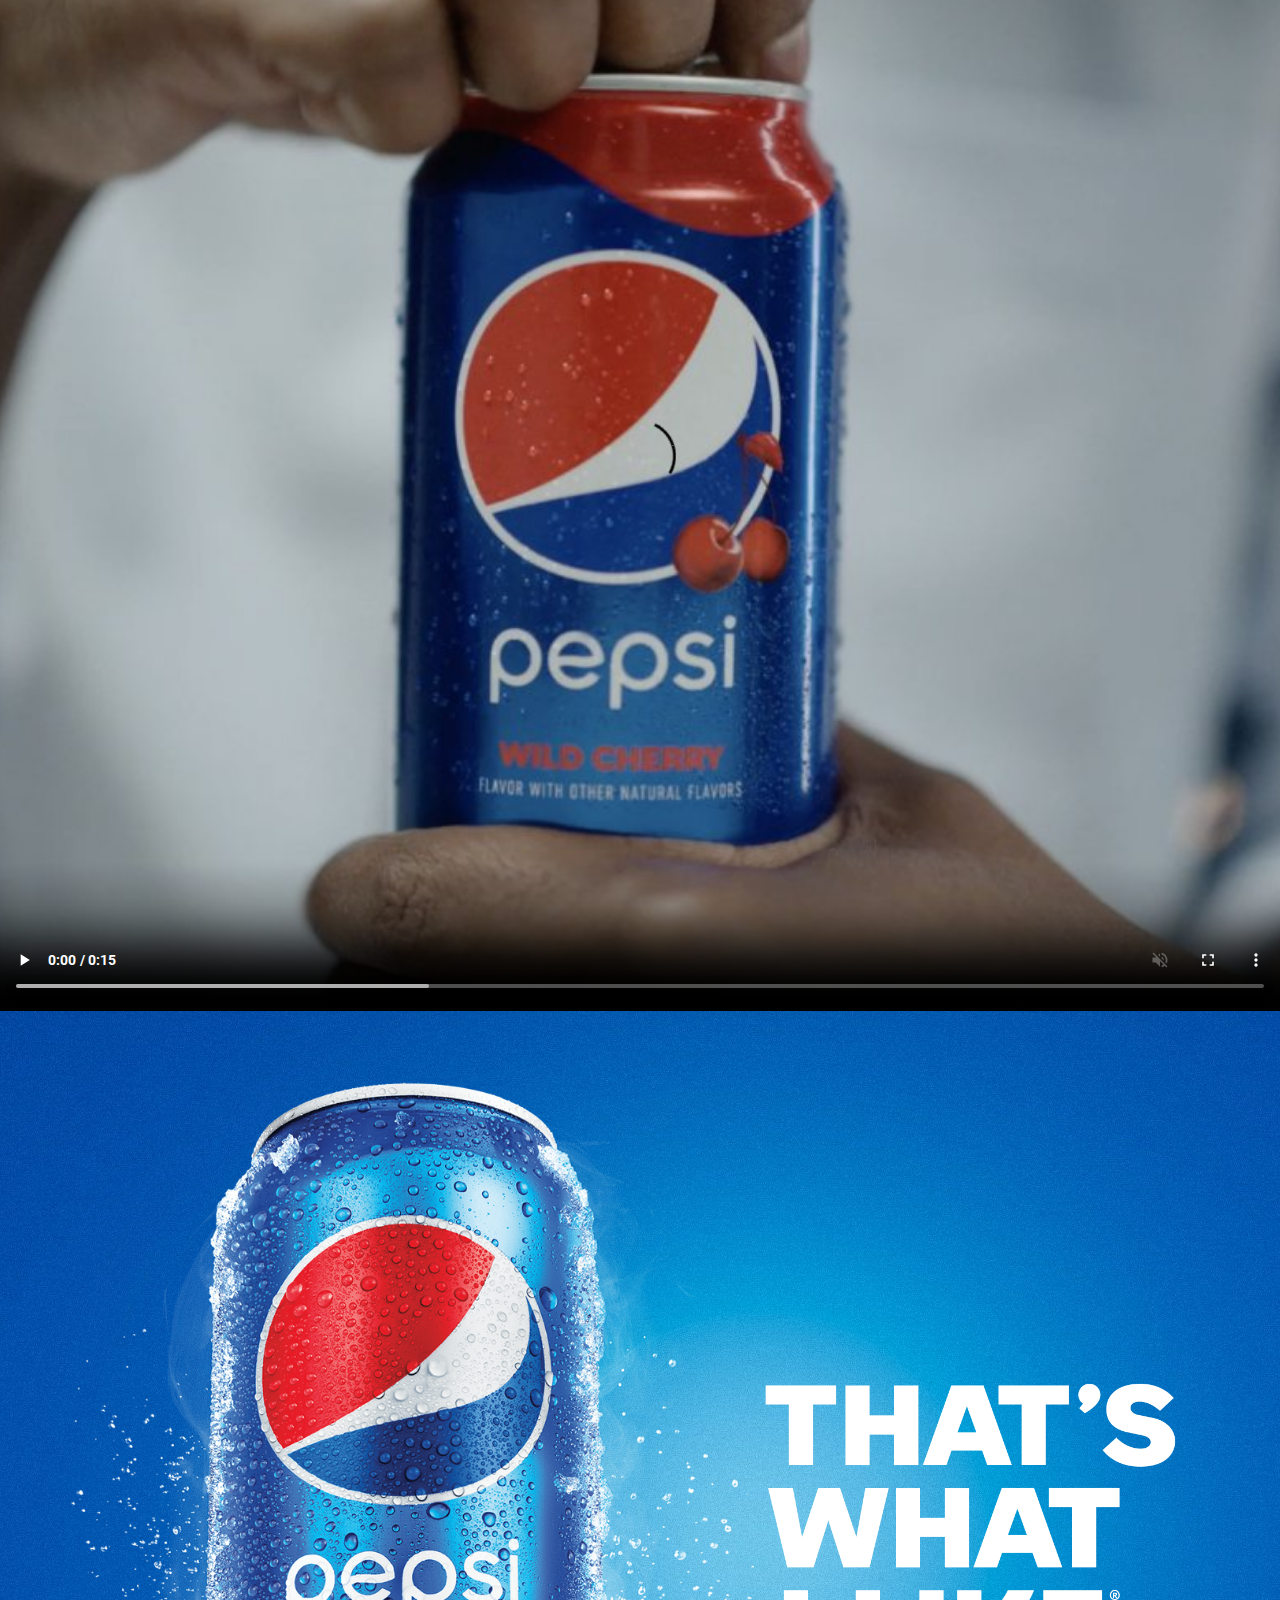
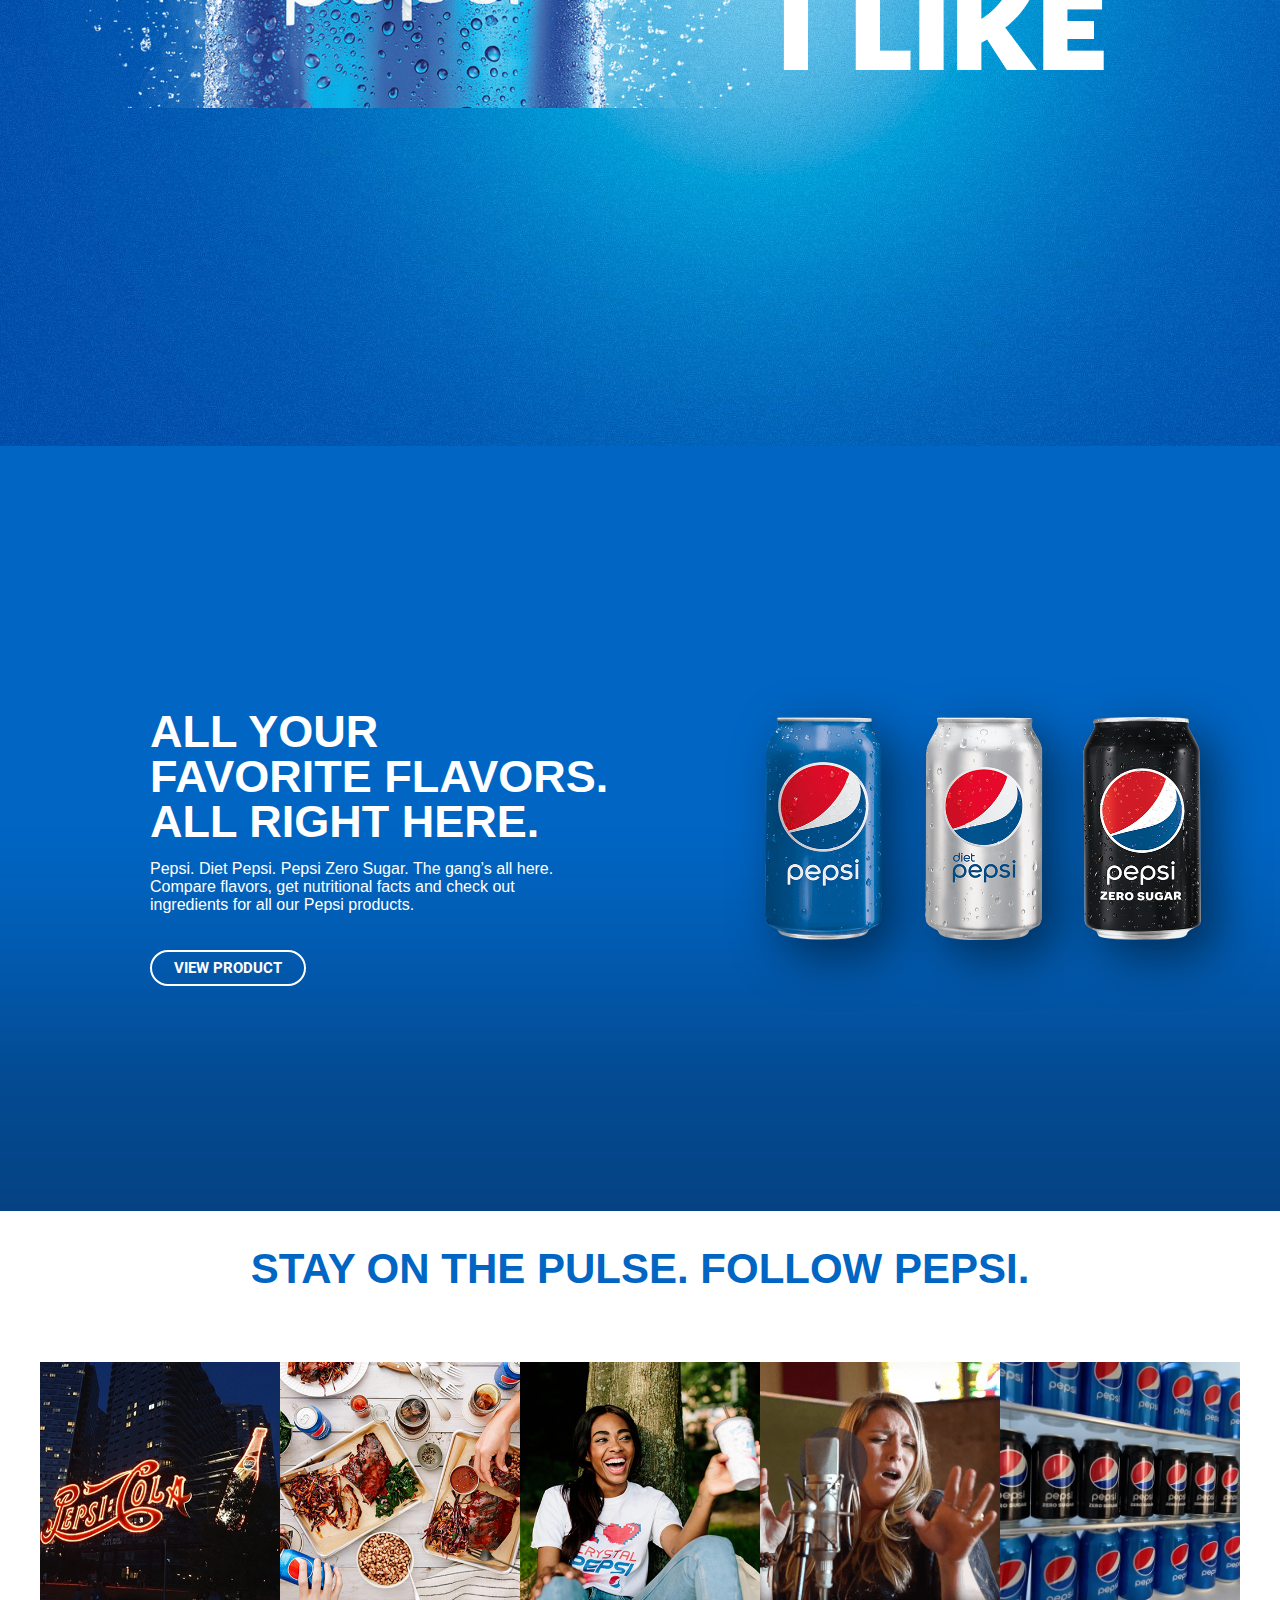
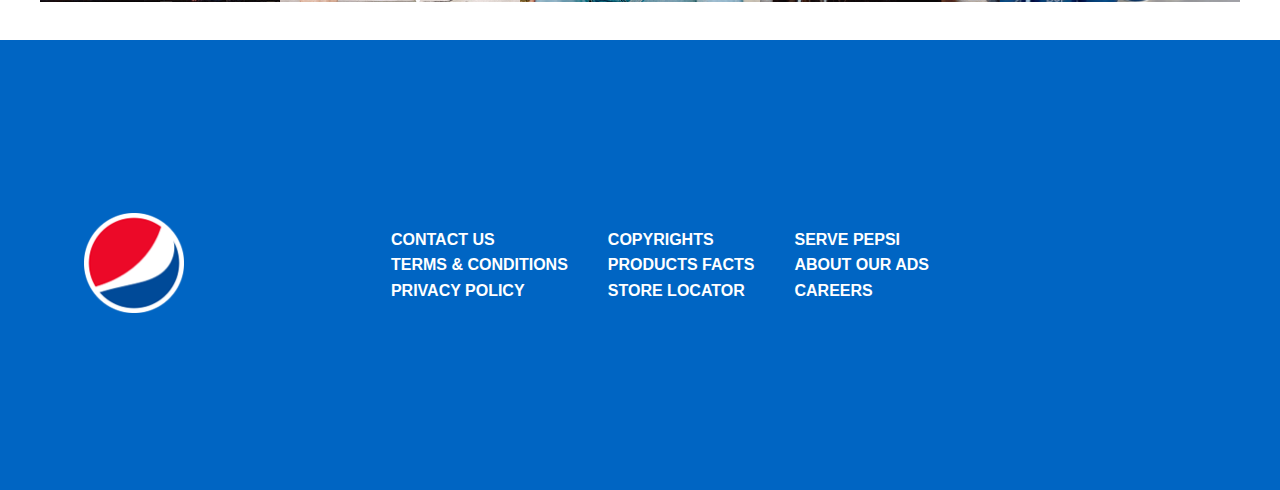
==== commit a39b7514: "added-animations" ====
--- a/index.html
+++ b/index.html
@@ -127,7 +127,7 @@
 
 <!-- -------------------------------section 07----------------------    -->
 
-<div class="section6-container">
+<div class="section7-container">
     <div class="section7-image" id="section7-image1">
         <img width="110%" src="./assets/images/twil-can.png" alt="">
     </div>
--- a/style.css
+++ b/style.css
@@ -53,6 +53,7 @@
     display: inline-block;
     margin-left: auto;
     margin-right: 36px;
+    
 }
 .logo-image{
     padding:15px 35px 15px 0;
@@ -60,10 +61,24 @@
 nav i{
     margin-left: 10px;
 }
-/* #buy:hover{
+nav img{
+    transition: 300ms linear all;
+}
+nav img:hover{
+   transform: rotate(90deg);
+}
+#buy:hover{
     background-color: white;
+    /* transition: 1s; */
+    /* color:#0065c3 ; */
+}
+    
+
+#buy:hover a{
     color:#0065c3 ;
-} */
+    background-color: white;
+    transition: 1s;
+}
 
 /* -------------------------------------------------------------------- */
                                 /* -------------------------------section 01--------------------------------- */
@@ -286,7 +301,7 @@
 /* -------------------------------------------------------------------- */
 /* <!-- -------------------------------section 07----------------------    --> */
 
-.section6-container{
+.section7-container{
     display: flex;
     height: 115vh;
     width: 100%;
@@ -299,13 +314,42 @@
 
 #section7-image2{
     align-self: center;
+    animation: animate-r 1.5s;
     flex-shrink: 30%;
 }
 #section7-image1{
     padding: 70px;
     flex-shrink: 70%;
-}
-
+    animation: animate 1.5s  ;
+}
+
+@keyframes animate {
+    0%{
+        transform: translate(90rem);
+        opacity: 0;
+    }
+    50%{
+    
+        opacity: 0.5;
+    }
+    100%{
+        opacity: 1;
+        transform: translate(0rem);
+    }
+}
+@keyframes animate-r {
+    0%{
+        transform: translateX(-90rem);
+        opacity: 0;
+    }
+    50%{
+        opacity: 0.5;
+    }
+   100%{
+        opacity: 1;
+        transform: translate(0rem);
+    }
+}
 /* -------------------------------------------------------------------- */
 
 /* <!-- -------------------------------section 08----------------------    --> */
@@ -357,6 +401,7 @@
     /* -ms-flex-pack: distribute; */
     justify-content: space-around;
     color: #0065c3;
+    overflow: hidden;
     /* align-items: center; */
 }
 .section9-text{
@@ -375,6 +420,14 @@
     width: 240px;
     height: 240px;
     object-fit: cover;
+    transition: 200ms linear ;
+
+}
+.section9-image:hover{
+    transform: rotate(5deg);
+    filter: brightness(0.75);
+    /* transform: skew(10deg); */
+    /* overflow: hidden; */
 }
 /* .section9-images div i{
     color: #ffffff;position:absolute;left: 8px;bottom:30px;
@@ -407,4 +460,13 @@
 footer a{
     text-decoration: none;
     color: white;
-}+}
+.fa-brands:hover,.footer-links a:hover{
+    color: #80bbe065 !important;
+}
+/* i:hover{
+    background-color: rgba(196, 35, 35, 0.76);
+} */
+/* .footer-social-links i:hover{
+    color: #c31d00;
+} */